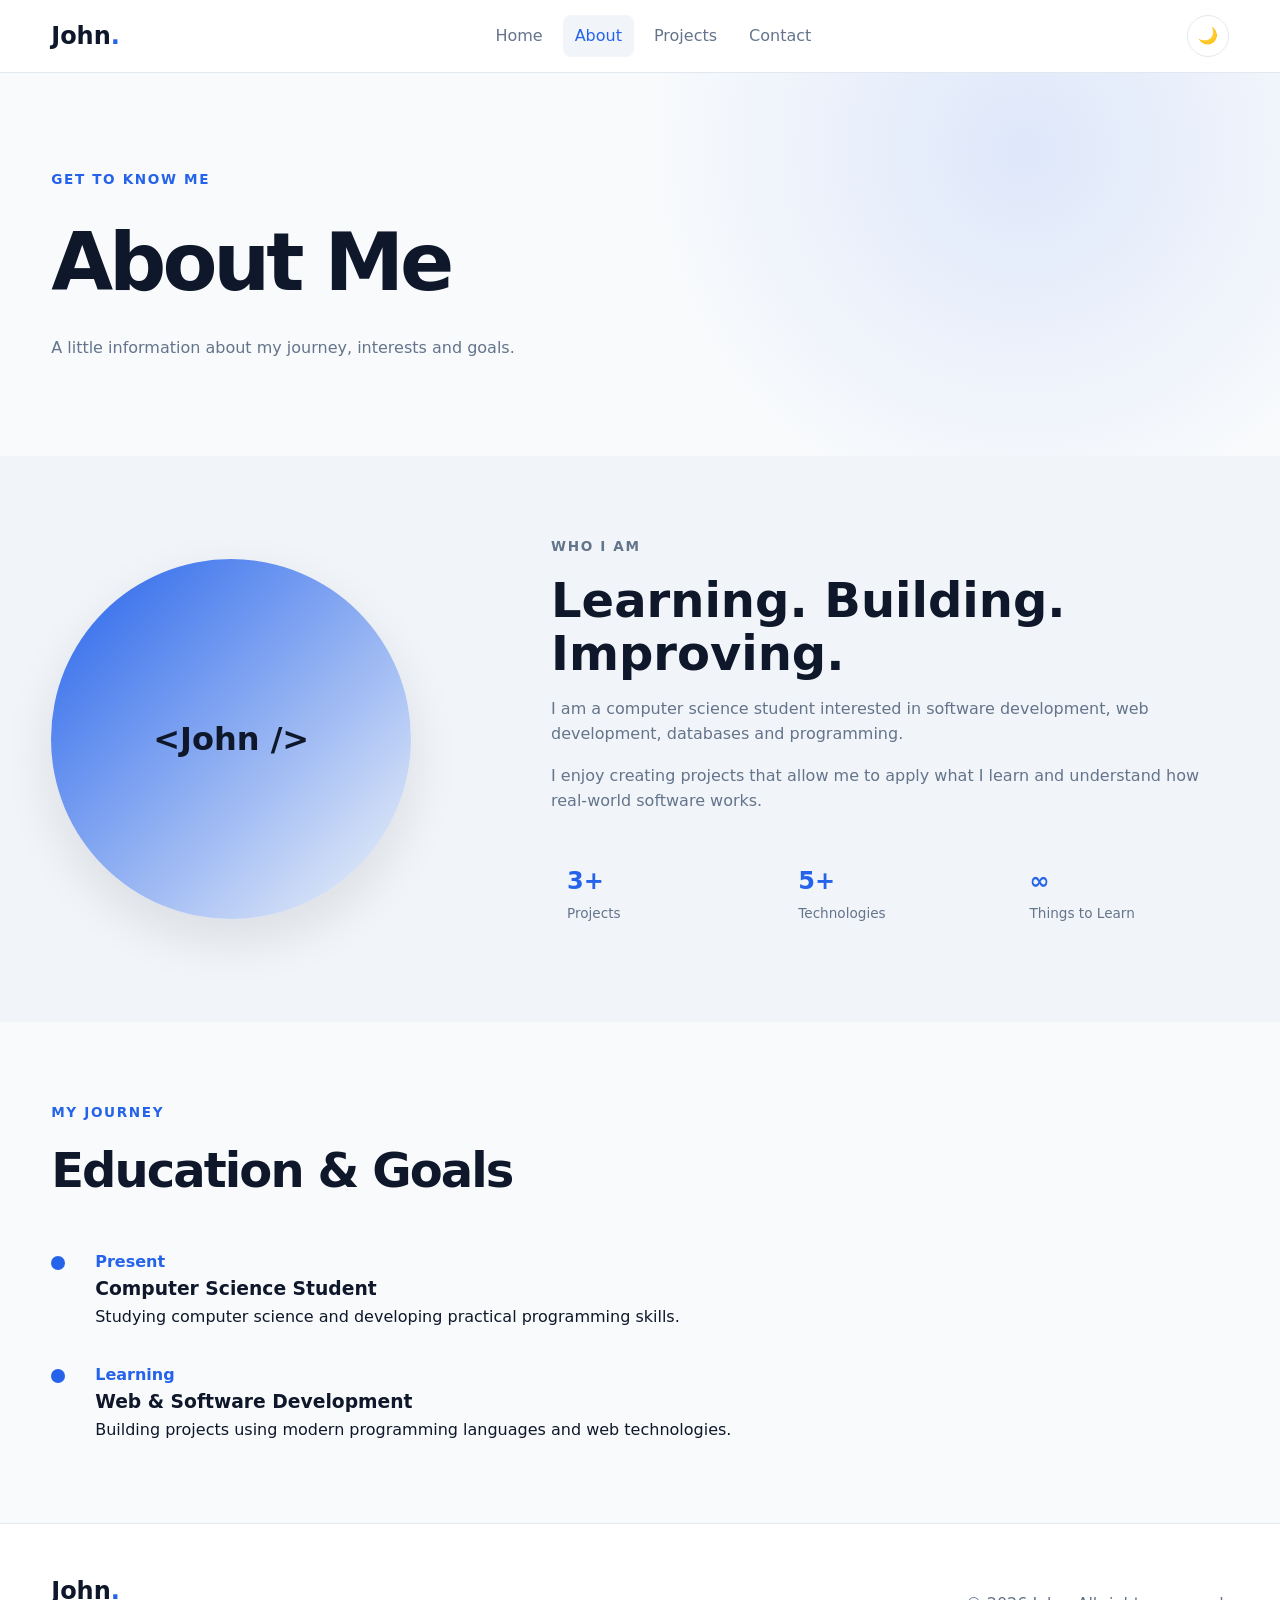
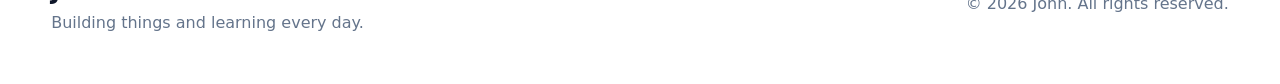
==== about.html @ c0792ca8 "Final" ====
<!DOCTYPE html>
<html lang="en">

<head>

    <meta charset="UTF-8">

    <meta
        name="viewport"
        content="width=device-width, initial-scale=1.0"
    >

    <meta
        name="description"
        content="Learn more about John, a computer science student and developer."
    >

    <meta name="author" content="John">

    <title>About | John</title>

    <link rel="stylesheet" href="css/style.css">

    <script src="js/script.js" defer></script>

</head>

<body>

    <header class="site-header">

        <div class="container navbar">

            <a href="index.html" class="logo">
                John<span>.</span>
            </a>

            <nav class="navigation" aria-label="Main navigation">

                <ul class="nav-list">

                    <li>
                        <a href="index.html">
                            Home
                        </a>
                    </li>

                    <li>
                        <a href="about.html" class="active">
                            About
                        </a>
                    </li>

                    <li>
                        <a href="projects.html">
                            Projects
                        </a>
                    </li>

                    <li>
                        <a href="contact.html">
                            Contact
                        </a>
                    </li>

                </ul>

            </nav>

            <button
                class="theme-toggle"
                id="theme-toggle"
                type="button"
                aria-label="Switch to dark mode"
            >
                🌙
            </button>

        </div>

    </header>


    <main>

        <section class="page-hero">

            <div class="container">

                <p class="eyebrow">
                    Get to know me
                </p>

                <h1>
                    About Me
                </h1>

                <p>
                    A little information about my journey,
                    interests and goals.
                </p>

            </div>

        </section>


        <section class="section">

            <div class="container about-grid">

                <div class="about-image">

                    <div class="profile-placeholder">
                        <span>&lt;John /&gt;</span>
                    </div>

                </div>


                <div class="about-content">

                    <p class="eyebrow">
                        Who I Am
                    </p>

                    <h2>
                        Learning. Building. Improving.
                    </h2>

                    <p>
                        I am a computer science student interested
                        in software development, web development,
                        databases and programming.
                    </p>

                    <p>
                        I enjoy creating projects that allow me to
                        apply what I learn and understand how
                        real-world software works.
                    </p>

                    <div class="about-stats">

                        <div>
                            <strong>3+</strong>
                            <span>Projects</span>
                        </div>

                        <div>
                            <strong>5+</strong>
                            <span>Technologies</span>
                        </div>

                        <div>
                            <strong>∞</strong>
                            <span>Things to Learn</span>
                        </div>

                    </div>

                </div>

            </div>

        </section>


        <section class="section">

            <div class="container">

                <div class="section-heading">

                    <p class="eyebrow">
                        My Journey
                    </p>

                    <h2>
                        Education & Goals
                    </h2>

                </div>


                <div class="timeline">

                    <article class="timeline-item">

                        <span class="timeline-dot"></span>

                        <div>

                            <p class="timeline-date">
                                Present
                            </p>

                            <h3>
                                Computer Science Student
                            </h3>

                            <p>
                                Studying computer science and developing
                                practical programming skills.
                            </p>

                        </div>

                    </article>


                    <article class="timeline-item">

                        <span class="timeline-dot"></span>

                        <div>

                            <p class="timeline-date">
                                Learning
                            </p>

                            <h3>
                                Web & Software Development
                            </h3>

                            <p>
                                Building projects using modern programming
                                languages and web technologies.
                            </p>

                        </div>

                    </article>

                </div>

            </div>

        </section>

    </main>


    <footer class="site-footer">

        <div class="container footer-content">

            <div>

                <a href="index.html" class="logo">
                    John<span>.</span>
                </a>

                <p>
                    Building things and learning every day.
                </p>

            </div>

            <p>
                © 2026 John. All rights reserved.
            </p>

        </div>

    </footer>

</body>

</html>
---- css/style.css ----
/* =========================================================
   CSS VARIABLES
   ========================================================= */

:root {

    --bg: #f8fafc;
    --surface: #ffffff;
    --surface-alt: #f1f5f9;

    --text: #0f172a;
    --text-muted: #64748b;

    --primary: #2563eb;
    --primary-dark: #1d4ed8;

    --border: #e2e8f0;

    --header: rgba(255, 255, 255, 0.9);

    --shadow-sm:
        0 4px 12px rgba(15, 23, 42, 0.06);

    --shadow-lg:
        0 20px 50px rgba(15, 23, 42, 0.10);

    --radius-sm: 8px;
    --radius-md: 14px;
    --radius-lg: 24px;

    --container: 1180px;

    --transition:
        250ms ease;

}


/* =========================================================
   DARK THEME
   ========================================================= */

[data-theme="dark"] {

    --bg: #020617;
    --surface: #0f172a;
    --surface-alt: #1e293b;

    --text: #f8fafc;
    --text-muted: #94a3b8;

    --primary: #60a5fa;
    --primary-dark: #93c5fd;

    --border: #334155;

    --header: rgba(2, 6, 23, 0.9);

    --shadow-sm:
        0 4px 12px rgba(0, 0, 0, 0.3);

    --shadow-lg:
        0 20px 50px rgba(0, 0, 0, 0.4);

}


/* =========================================================
   RESET
   ========================================================= */

* {
    box-sizing: border-box;
    margin: 0;
    padding: 0;
}


html {
    scroll-behavior: smooth;
}


body {

    font-family:
        Inter,
        system-ui,
        -apple-system,
        BlinkMacSystemFont,
        "Segoe UI",
        sans-serif;

    background: var(--bg);
    color: var(--text);

    line-height: 1.6;

    transition:
        background var(--transition),
        color var(--transition);
}


img {
    max-width: 100%;
    display: block;
}


a {
    color: inherit;
}


button,
input,
textarea {
    font: inherit;
}


/* =========================================================
   CONTAINER
   ========================================================= */

.container {

    width: min(
        92%,
        var(--container)
    );

    margin-inline: auto;

}


/* =========================================================
   HEADER
   ========================================================= */

.site-header {

    position: sticky;
    top: 0;

    z-index: 1000;

    background: var(--header);

    backdrop-filter: blur(14px);

    border-bottom:
        1px solid var(--border);

}


.navbar {

    min-height: 72px;

    display: flex;

    align-items: center;

    justify-content: space-between;

    gap: 1rem;

}


.logo {

    font-size: 1.5rem;

    font-weight: 800;

    text-decoration: none;

}


.logo span {
    color: var(--primary);
}


.nav-list {

    display: flex;

    gap: 0.5rem;

    list-style: none;

}


.nav-list a {

    display: block;

    padding:
        0.5rem
        0.75rem;

    color: var(--text-muted);

    text-decoration: none;

    border-radius: var(--radius-sm);

    transition:
        color var(--transition),
        background var(--transition);

}


.nav-list a:hover,
.nav-list a.active {

    color: var(--primary);

    background: var(--surface-alt);

}


/* =========================================================
   THEME BUTTON
   ========================================================= */

.theme-toggle {

    width: 42px;
    height: 42px;

    border: 1px solid var(--border);

    border-radius: 50%;

    background: var(--surface);

    color: var(--text);

    cursor: pointer;

    transition:
        transform var(--transition),
        background var(--transition);

}


.theme-toggle:hover {
    transform: rotate(15deg);
}


/* =========================================================
   HERO
   ========================================================= */

.hero {

    min-height: calc(100vh - 72px);

    display: grid;

    align-items: center;

    background:

        radial-gradient(
            circle at 90% 20%,
            rgba(37, 99, 235, 0.15),
            transparent 30%
        );

}


.hero-grid {

    display: grid;

    gap: 3rem;

    align-items: center;

}


.hero-content {

    display: flex;

    flex-direction: column;

    align-items: flex-start;

    gap: 1.25rem;

}


.eyebrow {

    color: var(--primary);

    font-size: 0.85rem;

    font-weight: 800;

    letter-spacing: 0.12em;

    text-transform: uppercase;

}


.hero h1 {

    font-size:
        clamp(3rem, 10vw, 6rem);

    line-height: 0.95;

    letter-spacing: -0.05em;

}


.highlight {
    color: var(--primary);
}


.hero-description {

    max-width: 600px;

    color: var(--text-muted);

    font-size: 1.1rem;

}


.hero-buttons {

    display: flex;

    flex-wrap: wrap;

    gap: 1rem;

}


/* =========================================================
   BUTTONS
   ========================================================= */

.btn {

    display: inline-flex;

    align-items: center;

    justify-content: center;

    min-height: 46px;

    padding:
        0.75rem
        1.25rem;

    border-radius: var(--radius-sm);

    font-weight: 700;

    text-decoration: none;

    border: 1px solid transparent;

    transition:
        transform var(--transition),
        background var(--transition),
        border-color var(--transition);

}


.btn:hover {

    transform: translateY(-2px);

}


.btn-primary {

    background: var(--primary);

    color: white;

}


.btn-primary:hover {

    background: var(--primary-dark);

}


.btn-secondary {

    border-color: var(--border);

    background: var(--surface);

}


.btn-secondary:hover {

    border-color: var(--primary);

}


/* =========================================================
   HERO CARD
   ========================================================= */

.hero-card {

    display: grid;

    place-items: center;

}


.profile-placeholder {

    width: min(80vw, 360px);

    aspect-ratio: 1;

    display: grid;

    place-items: center;

    border-radius: 50%;

    background:

        linear-gradient(
            135deg,
            var(--primary),
            var(--surface-alt)
        );

    box-shadow: var(--shadow-lg);

}


.profile-placeholder span {

    font-size: 2rem;

    font-weight: 800;

}


/* =========================================================
   SECTIONS
   ========================================================= */

.section {

    padding-block: 5rem;

}


.section:nth-child(even) {

    background: var(--surface-alt);

}


.section-heading {

    margin-bottom: 2.5rem;

}


.section-heading h2 {

    margin-top: 0.5rem;

    font-size:
        clamp(2rem, 5vw, 3rem);

    letter-spacing: -0.04em;

}


/* =========================================================
   SKILLS GRID
   ========================================================= */

.skills-grid {

    display: grid;

    grid-template-columns: 1fr;

    gap: 1rem;

}


.skill-card {

    padding: 1.5rem;

    background: var(--surface);

    border: 1px solid var(--border);

    border-radius: var(--radius-md);

    box-shadow: var(--shadow-sm);

    transition:
        transform var(--transition),
        box-shadow var(--transition);

}


.skill-card:hover {

    transform: translateY(-6px);

    box-shadow: var(--shadow-lg);

}


.skill-icon {

    width: 48px;
    height: 48px;

    display: grid;

    place-items: center;

    margin-bottom: 1rem;

    border-radius: var(--radius-sm);

    background: var(--primary);

    color: white;

    font-size: 0.8rem;

    font-weight: 800;

}


.skill-card p {

    color: var(--text-muted);

}


/* =========================================================
   PROJECT GRID
   ========================================================= */

.projects-grid {

    display: grid;

    grid-template-columns: 1fr;

    gap: 1.5rem;

}


.project-card {

    display: flex;

    flex-direction: column;

    overflow: hidden;

    background: var(--surface);

    border:
        1px solid var(--border);

    border-radius: var(--radius-md);

    box-shadow: var(--shadow-sm);

    transition:
        transform var(--transition),
        box-shadow var(--transition);

}


.project-card:hover {

    transform: translateY(-8px);

    box-shadow: var(--shadow-lg);

}


.project-image {

    aspect-ratio: 16 / 9;

    display: grid;

    place-items: center;

    background:

        linear-gradient(
            135deg,
            var(--primary),
            var(--surface-alt)
        );

    color: white;

    font-size: 1.5rem;

    font-weight: 800;

}


.project-content {

    flex: 1;

    display: flex;

    flex-direction: column;

    align-items: flex-start;

    gap: 0.75rem;

    padding: 1.5rem;

}


.project-number {

    color: var(--primary);

    font-weight: 800;

}


.project-content p {

    color: var(--text-muted);

}


.project-content a {

    margin-top: auto;

    color: var(--primary);

    font-weight: 700;

    text-decoration: none;

}


/* =========================================================
   TECH TAGS
   ========================================================= */

.tech-list {

    display: flex;

    flex-wrap: wrap;

    gap: 0.5rem;

}


.tech-list span {

    padding:
        0.3rem
        0.65rem;

    background: var(--surface-alt);

    border-radius: 50px;

    color: var(--text-muted);

    font-size: 0.8rem;

}


/* =========================================================
   PAGE HERO
   ========================================================= */

.page-hero {

    padding-block: 6rem;

    background:

        radial-gradient(
            circle at 80% 20%,
            rgba(37, 99, 235, 0.12),
            transparent 35%
        );

}


.page-hero h1 {

    margin-block: 0.5rem;

    font-size:
        clamp(3rem, 8vw, 5rem);

    letter-spacing: -0.05em;

}


.page-hero p:last-child {

    color: var(--text-muted);

}


/* =========================================================
   ABOUT GRID
   ========================================================= */

.about-grid {

    display: grid;

    grid-template-columns: 1fr;

    gap: 3rem;

    align-items: center;

}


.about-content {

    display: flex;

    flex-direction: column;

    gap: 1rem;

}


.about-content h2 {

    font-size:
        clamp(2rem, 5vw, 3rem);

    line-height: 1.1;

}


.about-content p {

    color: var(--text-muted);

}


.about-stats {

    display: grid;

    grid-template-columns:
        repeat(3, 1fr);

    gap: 1rem;

    margin-top: 1rem;

}


.about-stats div {

    padding: 1rem;

    background: var(--surface-alt);

    border-radius: var(--radius-sm);

}


.about-stats strong {

    display: block;

    font-size: 1.5rem;

    color: var(--primary);

}


.about-stats span {

    color: var(--text-muted);

    font-size: 0.85rem;

}


/* =========================================================
   TIMELINE
   ========================================================= */

.timeline {

    display: grid;

    gap: 2rem;

    max-width: 800px;

}


.timeline-item {

    position: relative;

    display: grid;

    grid-template-columns: 20px 1fr;

    gap: 1.5rem;

}


.timeline-dot {

    width: 14px;
    height: 14px;

    margin-top: 7px;

    border-radius: 50%;

    background: var(--primary);

}


.timeline-date {

    color: var(--primary);

    font-weight: 700;

}


/* =========================================================
   CONTACT
   ========================================================= */

.contact-grid {

    display: grid;

    grid-template-columns: 1fr;

    gap: 3rem;

}


.contact-info {

    display: flex;

    flex-direction: column;

    gap: 1rem;

}


.contact-info h2 {

    font-size:
        clamp(2rem, 5vw, 3rem);

    line-height: 1.1;

}


.contact-info p {

    color: var(--text-muted);

}


.contact-details {

    display: grid;

    gap: 1rem;

    margin-top: 1rem;

}


.contact-details div {

    display: flex;

    flex-direction: column;

    gap: 0.2rem;

}


.contact-details a {

    color: var(--primary);

}


.contact-form {

    display: grid;

    gap: 1.25rem;

    padding: 1.5rem;

    background: var(--surface);

    border: 1px solid var(--border);

    border-radius: var(--radius-md);

    box-shadow: var(--shadow-sm);

}


.form-group {

    display: grid;

    gap: 0.5rem;

}


.form-group label {

    font-weight: 700;

}


.form-group input,
.form-group textarea {

    width: 100%;

    padding: 0.85rem 1rem;

    background: var(--bg);

    color: var(--text);

    border: 1px solid var(--border);

    border-radius: var(--radius-sm);

    outline: none;

    transition:
        border-color var(--transition),
        box-shadow var(--transition);

}


.form-group input:focus,
.form-group textarea:focus {

    border-color: var(--primary);

    box-shadow:
        0 0 0 3px
        rgba(37, 99, 235, 0.15);

}


.form-group textarea {

    resize: vertical;

}


/* =========================================================
   FOOTER
   ========================================================= */

.site-footer {

    padding-block: 3rem;

    background: var(--surface);

    border-top:
        1px solid var(--border);

}


.footer-content {

    display: flex;

    flex-direction: column;

    gap: 1rem;

}


.footer-content p {

    color: var(--text-muted);

}


/* =========================================================
   TABLET
   ========================================================= */

@media (min-width: 600px) {

    .skills-grid {

        grid-template-columns:
            repeat(2, 1fr);

    }


    .projects-grid {

        grid-template-columns:
            repeat(2, 1fr);

    }


    .contact-form {

        padding: 2rem;

    }

}


/* =========================================================
   DESKTOP
   ========================================================= */

@media (min-width: 900px) {

    .hero-grid {

        grid-template-columns:
            1.2fr 0.8fr;

    }


    .skills-grid {

        grid-template-columns:
            repeat(4, 1fr);

    }


    .projects-grid {

        grid-template-columns:
            repeat(3, 1fr);

    }


    .about-grid {

        grid-template-columns:
            0.8fr 1.2fr;

    }


    .contact-grid {

        grid-template-columns:
            0.8fr 1.2fr;

    }


    .footer-content {

        flex-direction: row;

        align-items: center;

        justify-content: space-between;

    }

}


/* =========================================================
   LARGE DESKTOP
   ========================================================= */

@media (min-width: 1200px) {

    .hero h1 {

        font-size: 6rem;

    }

}


/* =========================================================
   ACCESSIBILITY / REDUCED MOTION
   ========================================================= */

@media (prefers-reduced-motion: reduce) {

    html {
        scroll-behavior: auto;
    }

    *,
    *::before,
    *::after {

        animation-duration: 0.01ms !important;

        transition-duration: 0.01ms !important;

    }

}
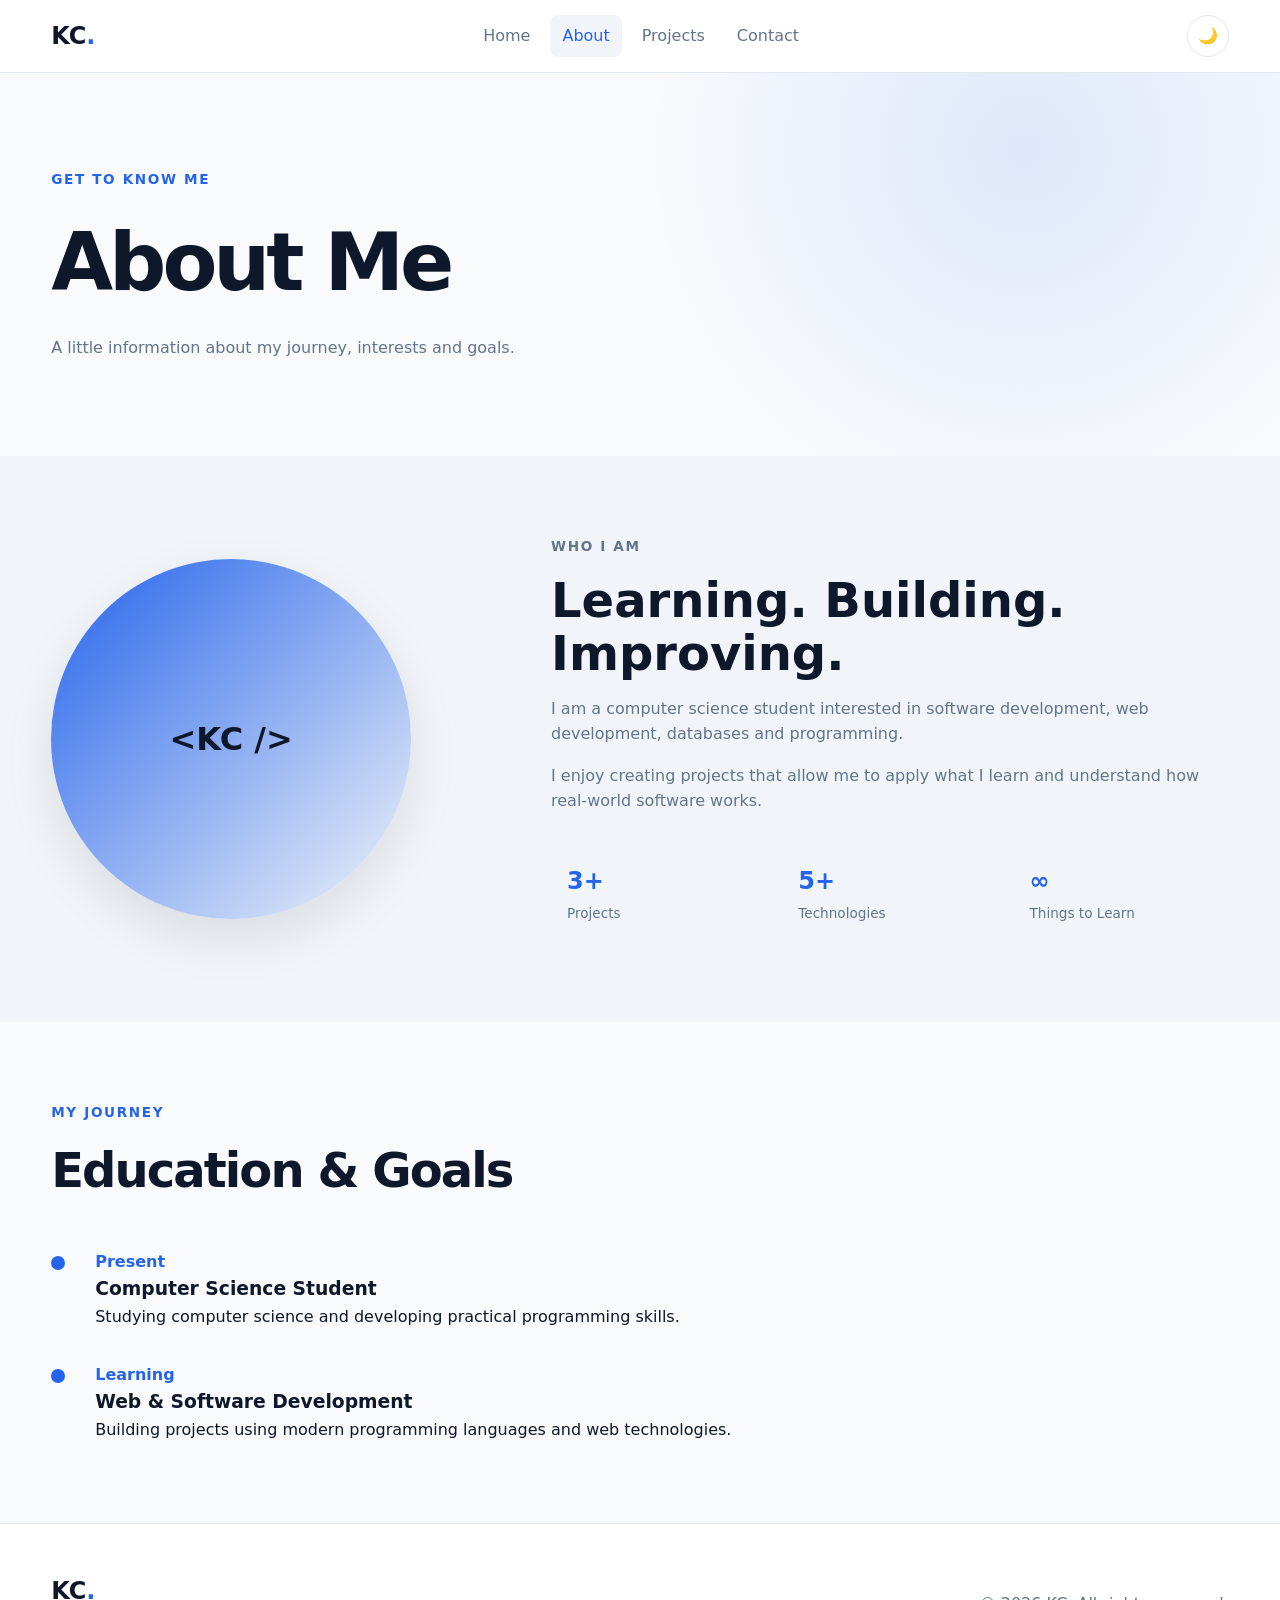
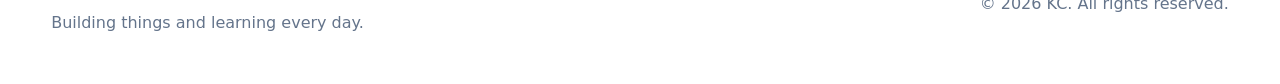
==== commit 47add8a8: "Final Main" ====
--- a/about.html
+++ b/about.html
@@ -12,12 +12,12 @@
 
     <meta
         name="description"
-        content="Learn more about John, a computer science student and developer."
+        content="Learn more about KC, a computer science student and developer."
     >
 
-    <meta name="author" content="John">
-
-    <title>About | John</title>
+    <meta name="author" content="KC">
+
+    <title>About | KC</title>
 
     <link rel="stylesheet" href="css/style.css">
 
@@ -32,7 +32,7 @@
         <div class="container navbar">
 
             <a href="index.html" class="logo">
-                John<span>.</span>
+                KC<span>.</span>
             </a>
 
             <nav class="navigation" aria-label="Main navigation">
@@ -112,7 +112,7 @@
                 <div class="about-image">
 
                     <div class="profile-placeholder">
-                        <span>&lt;John /&gt;</span>
+                        <span>&lt;KC /&gt;</span>
                     </div>
 
                 </div>
@@ -248,7 +248,7 @@
             <div>
 
                 <a href="index.html" class="logo">
-                    John<span>.</span>
+                    KC<span>.</span>
                 </a>
 
                 <p>
@@ -258,7 +258,7 @@
             </div>
 
             <p>
-                © 2026 John. All rights reserved.
+                © 2026 KC. All rights reserved.
             </p>
 
         </div>
